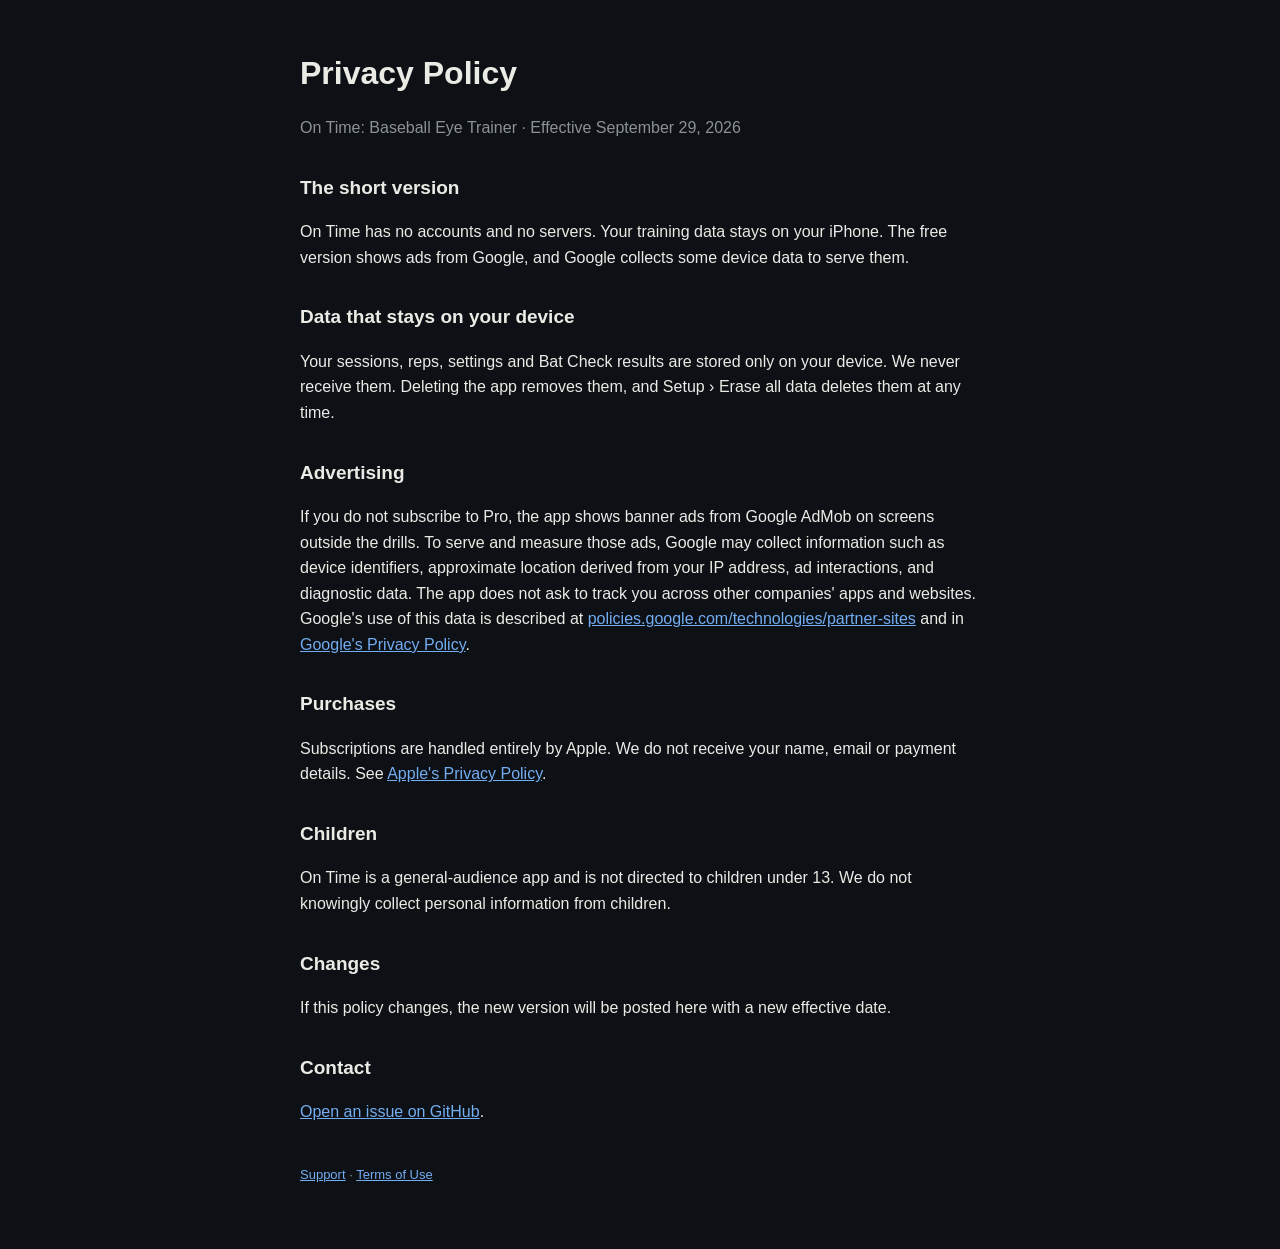
==== privacy.html @ 45e38807 "Support and privacy pages for On Time Co-Authored-By: Claude Opus 5.5 <noreply@anthropic.com>" ====
<!doctype html><html lang="en"><head><meta charset="utf-8"><meta name="viewport" content="width=device-width,initial-scale=1">
<title>On Time — Privacy Policy</title><link rel="stylesheet" href="style.css"></head><body><main>
<h1>Privacy Policy</h1><p class="dim">On Time: Baseball Eye Trainer · Effective September 29, 2026</p>

<h2>The short version</h2>
<p>On Time has no accounts and no servers. Your training data stays on your iPhone. The free version shows ads from Google, and Google collects some device data to serve them.</p>

<h2>Data that stays on your device</h2>
<p>Your sessions, reps, settings and Bat Check results are stored only on your device. We never receive them. Deleting the app removes them, and Setup &rsaquo; Erase all data deletes them at any time.</p>

<h2>Advertising</h2>
<p>If you do not subscribe to Pro, the app shows banner ads from Google AdMob on screens outside the drills. To serve and measure those ads, Google may collect information such as device identifiers, approximate location derived from your IP address, ad interactions, and diagnostic data. The app does not ask to track you across other companies' apps and websites. Google's use of this data is described at <a href="https://policies.google.com/technologies/partner-sites">policies.google.com/technologies/partner-sites</a> and in <a href="https://policies.google.com/privacy">Google's Privacy Policy</a>.</p>

<h2>Purchases</h2>
<p>Subscriptions are handled entirely by Apple. We do not receive your name, email or payment details. See <a href="https://www.apple.com/legal/privacy/">Apple's Privacy Policy</a>.</p>

<h2>Children</h2>
<p>On Time is a general-audience app and is not directed to children under 13. We do not knowingly collect personal information from children.</p>

<h2>Changes</h2>
<p>If this policy changes, the new version will be posted here with a new effective date.</p>

<h2>Contact</h2>
<p><a href="https://github.com/Joemet123/on-time-app/issues">Open an issue on GitHub</a>.</p>
<footer><a href="index.html">Support</a> · <a href="https://www.apple.com/legal/internet-services/itunes/dev/stdeula/">Terms of Use</a></footer>
</main></body></html>
---- style.css ----
:root{--bg:#0d1014;--panel:#171b21;--ink:#ebebe6;--dim:#8c9199;--accent:#73adf2}
*{box-sizing:border-box}body{margin:0;background:var(--bg);color:var(--ink);font:16px/1.6 -apple-system,BlinkMacSystemFont,"SF Pro Text",Helvetica,Arial,sans-serif}
main{max-width:720px;margin:0 auto;padding:48px 20px 64px}h1{font-size:32px;margin:0 0 6px}h2{font-size:19px;margin:32px 0 8px}
p,li{color:var(--ink)}.dim{color:var(--dim)}a{color:var(--accent)}header{display:flex;gap:14px;align-items:center;margin-bottom:24px}
header img{width:64px;height:64px;border-radius:14px}.card{background:var(--panel);border-radius:14px;padding:18px 20px;margin:16px 0}
footer{margin-top:40px;font-size:13px;color:var(--dim)}
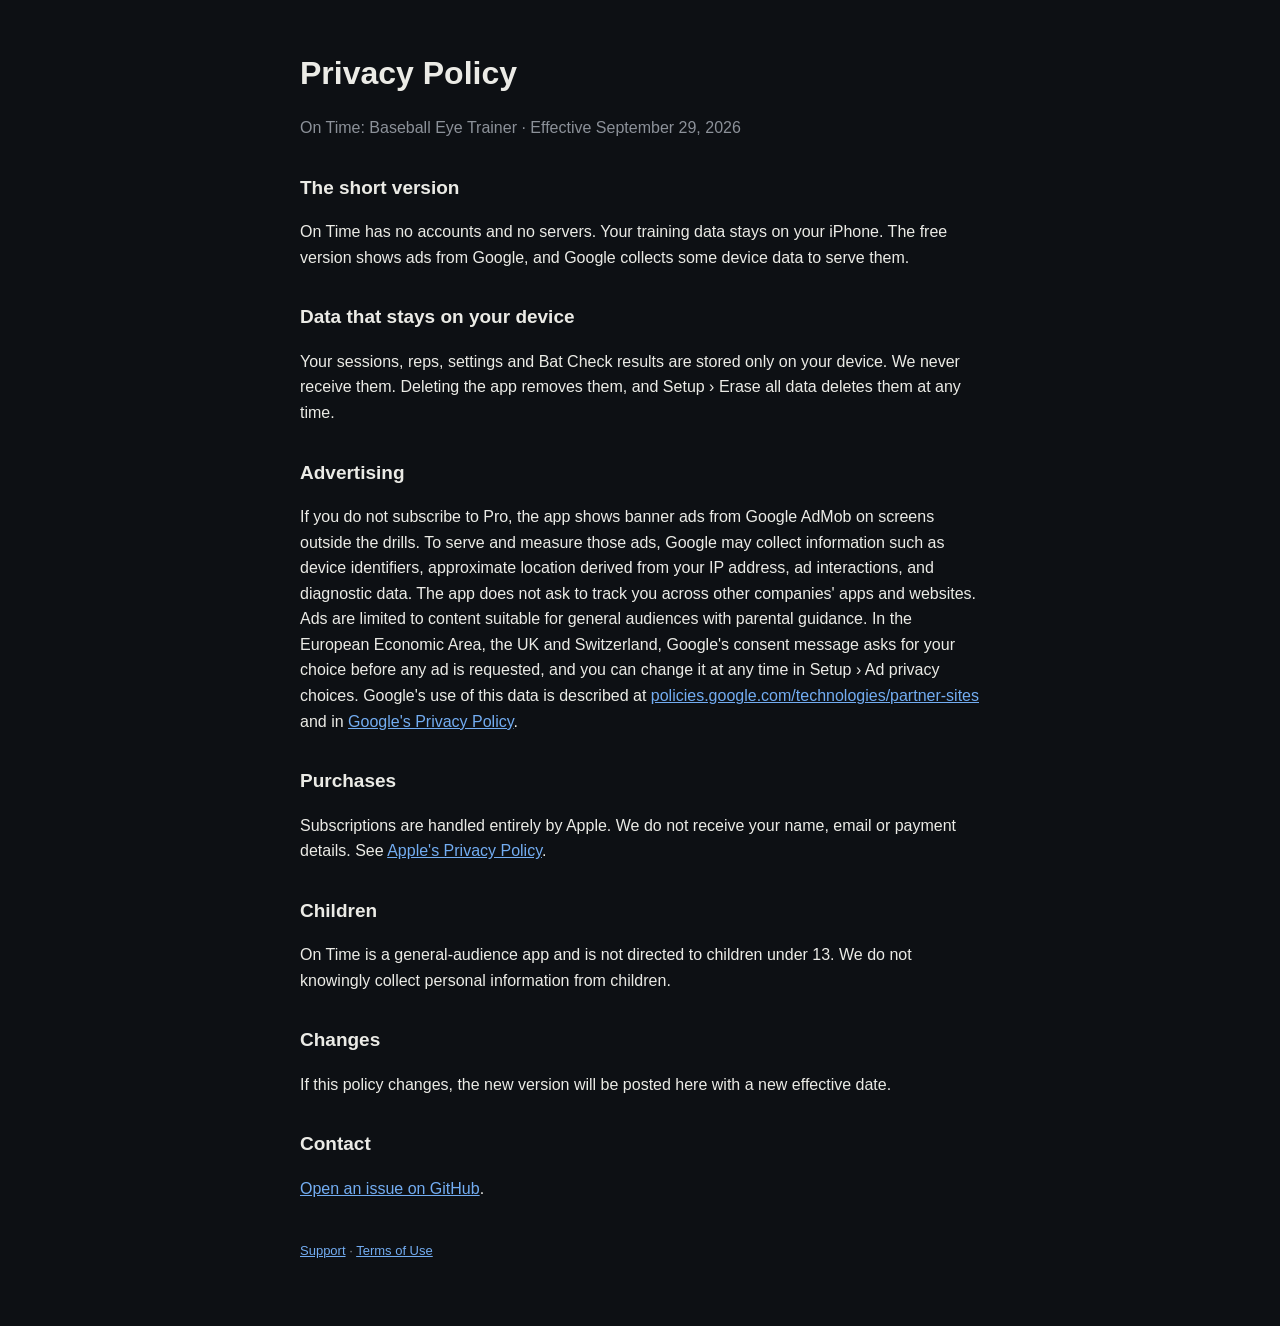
==== commit ee6ec65b: "Privacy policy: ad consent and content rating Co-Authored-By: Claude Opus 5.5 <noreply@anthropic.com" ====
--- a/privacy.html
+++ b/privacy.html
@@ -9,7 +9,7 @@
 <p>Your sessions, reps, settings and Bat Check results are stored only on your device. We never receive them. Deleting the app removes them, and Setup &rsaquo; Erase all data deletes them at any time.</p>
 
 <h2>Advertising</h2>
-<p>If you do not subscribe to Pro, the app shows banner ads from Google AdMob on screens outside the drills. To serve and measure those ads, Google may collect information such as device identifiers, approximate location derived from your IP address, ad interactions, and diagnostic data. The app does not ask to track you across other companies' apps and websites. Google's use of this data is described at <a href="https://policies.google.com/technologies/partner-sites">policies.google.com/technologies/partner-sites</a> and in <a href="https://policies.google.com/privacy">Google's Privacy Policy</a>.</p>
+<p>If you do not subscribe to Pro, the app shows banner ads from Google AdMob on screens outside the drills. To serve and measure those ads, Google may collect information such as device identifiers, approximate location derived from your IP address, ad interactions, and diagnostic data. The app does not ask to track you across other companies' apps and websites. Ads are limited to content suitable for general audiences with parental guidance. In the European Economic Area, the UK and Switzerland, Google's consent message asks for your choice before any ad is requested, and you can change it at any time in Setup &rsaquo; Ad privacy choices. Google's use of this data is described at <a href="https://policies.google.com/technologies/partner-sites">policies.google.com/technologies/partner-sites</a> and in <a href="https://policies.google.com/privacy">Google's Privacy Policy</a>.</p>
 
 <h2>Purchases</h2>
 <p>Subscriptions are handled entirely by Apple. We do not receive your name, email or payment details. See <a href="https://www.apple.com/legal/privacy/">Apple's Privacy Policy</a>.</p>
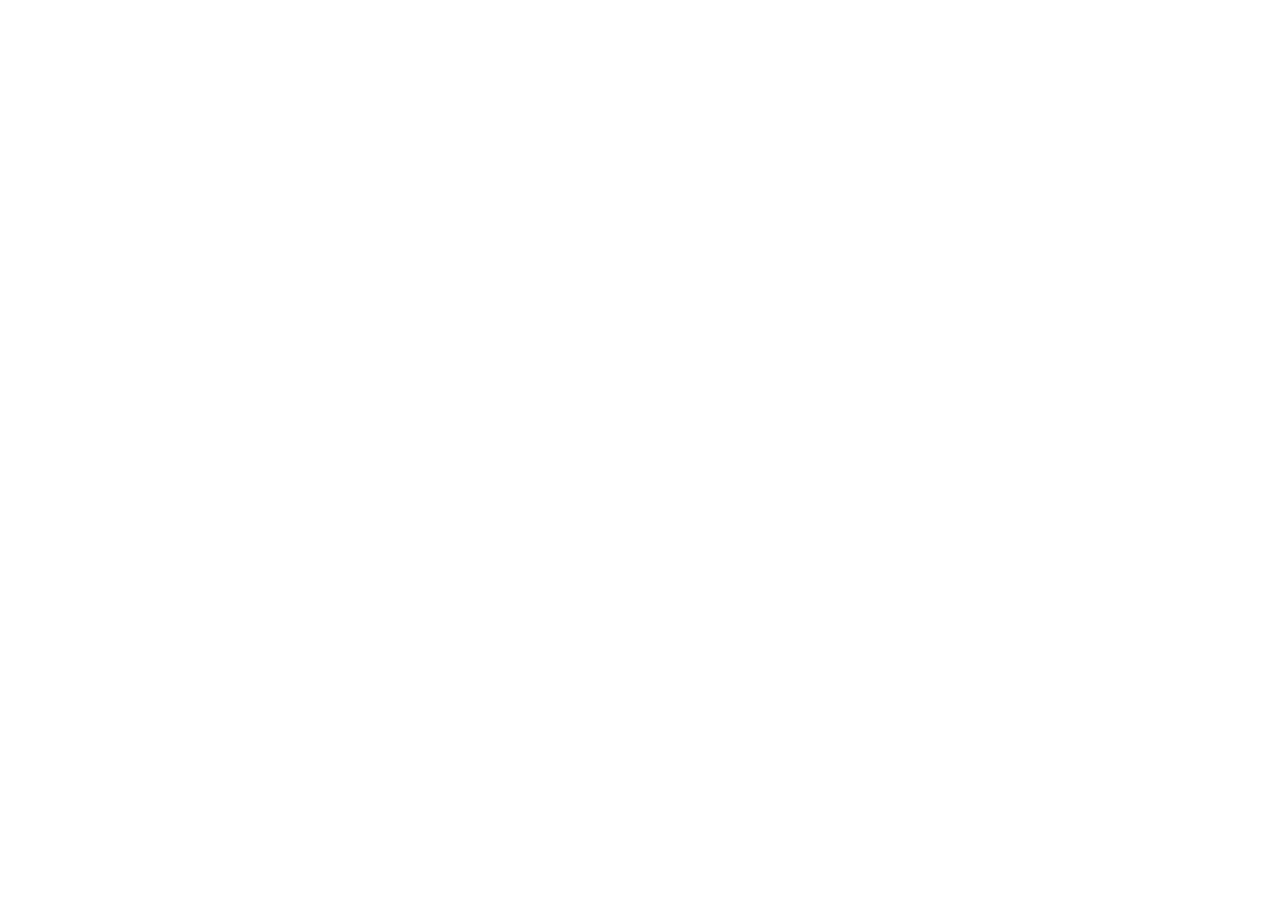
==== commit 0d6d006a: "Support and privacy pages moved to joemet123.com/apps/ontime/ Both pages now forward: support to /ap" ====
--- a/privacy.html
+++ b/privacy.html
@@ -1,26 +1,15 @@
-<!doctype html><html lang="en"><head><meta charset="utf-8"><meta name="viewport" content="width=device-width,initial-scale=1">
-<title>On Time — Privacy Policy</title><link rel="stylesheet" href="style.css"></head><body><main>
-<h1>Privacy Policy</h1><p class="dim">On Time: Baseball Eye Trainer · Effective September 29, 2026</p>
-
-<h2>The short version</h2>
-<p>On Time has no accounts and no servers. Your training data stays on your iPhone. The free version shows ads from Google, and Google collects some device data to serve them.</p>
-
-<h2>Data that stays on your device</h2>
-<p>Your sessions, reps, settings and Bat Check results are stored only on your device. We never receive them. Deleting the app removes them, and Setup &rsaquo; Erase all data deletes them at any time.</p>
-
-<h2>Advertising</h2>
-<p>If you do not subscribe to Pro, the app shows banner ads from Google AdMob on screens outside the drills. To serve and measure those ads, Google may collect information such as device identifiers, approximate location derived from your IP address, ad interactions, and diagnostic data. The app does not ask to track you across other companies' apps and websites. Ads are limited to content suitable for general audiences with parental guidance. In the European Economic Area, the UK and Switzerland, Google's consent message asks for your choice before any ad is requested, and you can change it at any time in Setup &rsaquo; Ad privacy choices. Google's use of this data is described at <a href="https://policies.google.com/technologies/partner-sites">policies.google.com/technologies/partner-sites</a> and in <a href="https://policies.google.com/privacy">Google's Privacy Policy</a>.</p>
-
-<h2>Purchases</h2>
-<p>Subscriptions are handled entirely by Apple. We do not receive your name, email or payment details. See <a href="https://www.apple.com/legal/privacy/">Apple's Privacy Policy</a>.</p>
-
-<h2>Children</h2>
-<p>On Time is a general-audience app and is not directed to children under 13. We do not knowingly collect personal information from children.</p>
-
-<h2>Changes</h2>
-<p>If this policy changes, the new version will be posted here with a new effective date.</p>
-
-<h2>Contact</h2>
-<p><a href="https://github.com/Joemet123/on-time-app/issues">Open an issue on GitHub</a>.</p>
-<footer><a href="index.html">Support</a> · <a href="https://www.apple.com/legal/internet-services/itunes/dev/stdeula/">Terms of Use</a></footer>
-</main></body></html>
+<!doctype html>
+<html lang="en">
+<head>
+<meta charset="utf-8">
+<meta name="viewport" content="width=device-width, initial-scale=1">
+<title>On Time — Privacy Policy — moved</title>
+<meta http-equiv="refresh" content="0; url=https://joemet123.com/apps/ontime/">
+<link rel="canonical" href="https://joemet123.com/apps/ontime/">
+<meta name="robots" content="noindex, follow">
+<link rel="stylesheet" href="style.css">
+</head>
+<body><main>
+<p>This page has moved to <a href="https://joemet123.com/apps/ontime/">https://joemet123.com/apps/ontime/</a>.</p>
+</main></body>
+</html>
